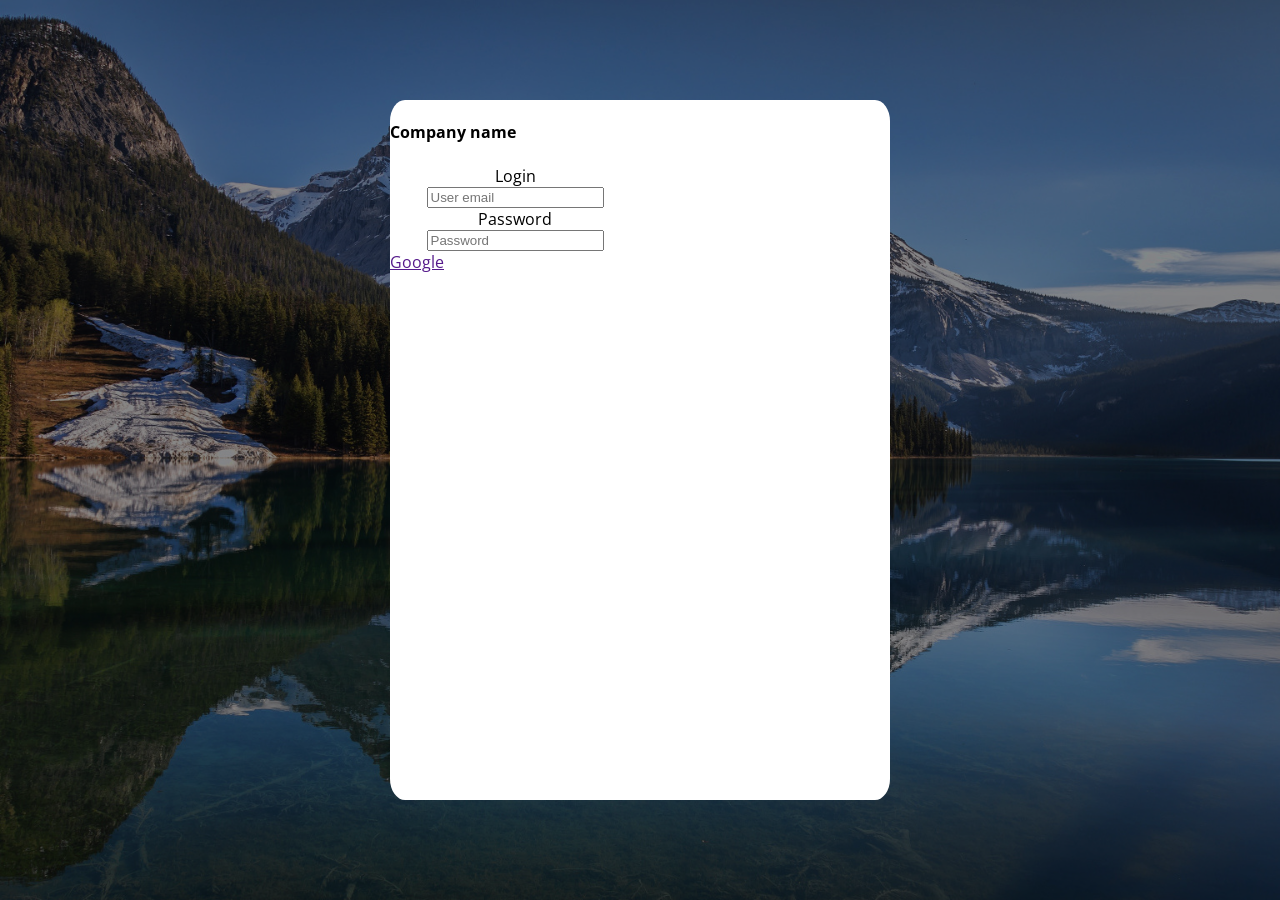
==== index.html @ 4eaa0b37 "start" ====
<!DOCTYPE html>
<html lang="en">
<head>
    <meta charset="UTF-8">
    <meta name="viewport" content="width=device-width, initial-scale=1.0">
    <title>Document</title>
    <link rel="stylesheet" href="./index.css">
</head>
<body>
    <div class="background-img"></div>
    <div class="overplay"></div>
    
    <div class="panel">
        <h4>Company name</h4> 
        <div class="panel1">
            <label for="Login">Login </label>
            <input type="text" id="user-name" placeholder="User email">
            <label for="Login">Password </label>
            <input type="text" id="user-name" placeholder="Password">
        </div>
        <div class="panel2">
            <a href=""> Google</a>
        </div>
    </div>
</body>
</html>
---- index.css ----
@import url('https://fonts.googleapis.com/css2?family=Open+Sans:ital,wdth,wght@0,75..100,300..800;1,75..100,300..800&display=swap');
body{
    margin: 0;
    font-family:'Open Sans', sans-serif;
    min-height: 100vh;
    min-width: 100vw;
    display: flex;
    align-items: center;
    justify-content: center;
}
.background-img{
    z-index: -2;
    width: 100vw;
    height: 100vh;
    background-image:url(/pic/background.jpg);
    position: absolute;
    background-size: cover;
    background-position: center;
}
.overplay {
    background-color:#0007;
    z-index: -1;
    width: 100vw;
    height: 100vh;
    position: absolute;
    background-size: cover;
    background-position: center;
}
.panel{
    background-color: white;
    width: 500px;
    height: 700px;
    border-radius: 3%;

}
.panel1{
    width: 250px;
    display: flex;
    flex-direction: column;
    align-items: center;
}
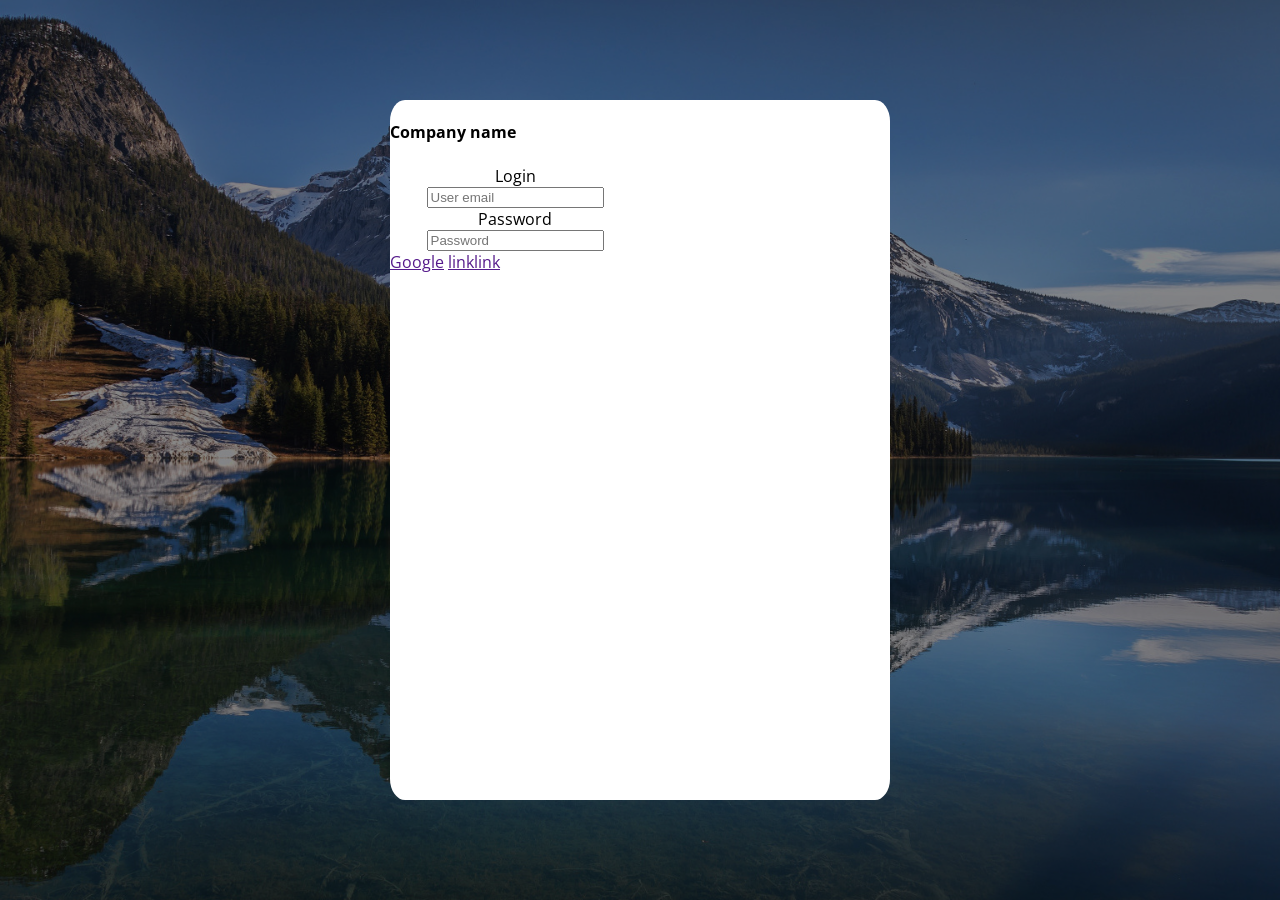
==== commit 6040ee69: "restart" ====
--- a/index.html
+++ b/index.html
@@ -20,6 +20,7 @@
         </div>
         <div class="panel2">
             <a href=""> Google</a>
+            <a href="">linklink</a>
         </div>
     </div>
 </body>
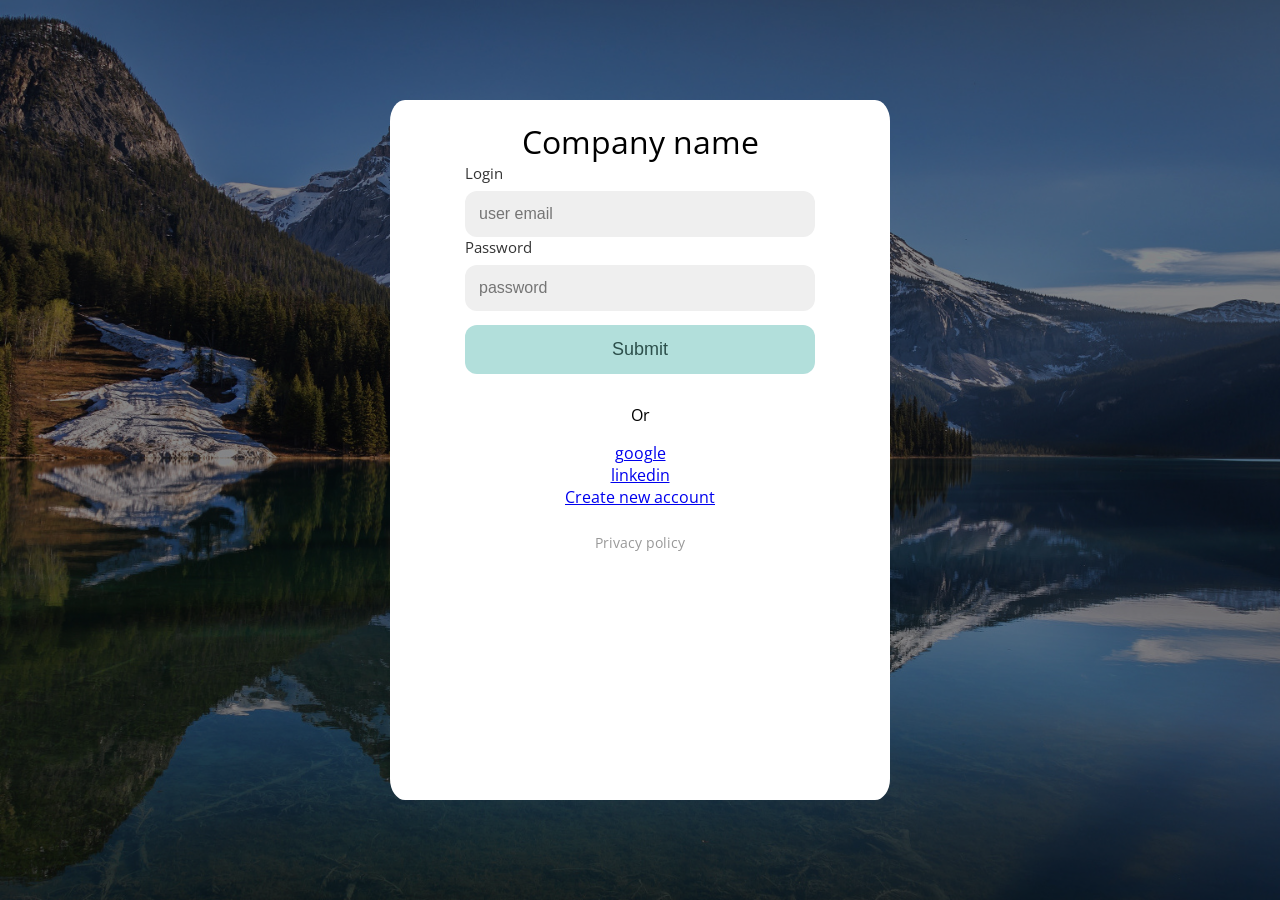
==== commit 892d670c: "login-card" ====
--- a/index.html
+++ b/index.html
@@ -11,17 +11,27 @@
     <div class="overplay"></div>
     
     <div class="panel">
-        <h4>Company name</h4> 
+        <div class="company-name">Company name</div>
         <div class="panel1">
-            <label for="Login">Login </label>
-            <input type="text" id="user-name" placeholder="User email">
-            <label for="Login">Password </label>
-            <input type="text" id="user-name" placeholder="Password">
+            <div class="login">
+                <label for="login">Login</label>
+                <input type="text" id="login" placeholder="user email">
+            </div>
+
+            <div class="login">
+                <label for="password">Password</label>
+                <input type="password" id="password" placeholder="password">
+            </div>
+
+            <button type="submit" class="submit">Submit</button>
         </div>
+        <p>Or</p>
         <div class="panel2">
-            <a href=""> Google</a>
-            <a href="">linklink</a>
+            <a href="#">google</a>
+            <a href="#">linkedin</a>
+            <a href="#">Create new account</a>
         </div>
+        <a href="#" class="privacy-link">Privacy policy</a>
     </div>
 </body>
 </html>
--- a/index.css
+++ b/index.css
@@ -1,12 +1,11 @@
 @import url('https://fonts.googleapis.com/css2?family=Open+Sans:ital,wdth,wght@0,75..100,300..800;1,75..100,300..800&display=swap');
-body{
+body {
     margin: 0;
+    display: flex;
+    justify-content: center;
+    align-items: center;
+    min-height: 100vh;
     font-family:'Open Sans', sans-serif;
-    min-height: 100vh;
-    min-width: 100vw;
-    display: flex;
-    align-items: center;
-    justify-content: center;
 }
 .background-img{
     z-index: -2;
@@ -31,11 +30,57 @@
     width: 500px;
     height: 700px;
     border-radius: 3%;
-
+    display: flex;
+    flex-direction: column;
+    align-items: center;
 }
 .panel1{
     width: 250px;
     display: flex;
     flex-direction: column;
     align-items: center;
+}
+.panel2{
+    width: 250px;
+    display: flex;
+    flex-direction: column;
+    align-items: center;
+}
+.company-name{
+    font-size: 32px;
+    margin:  20px 0 0 0
+}
+input {
+    width: 350px;
+    padding: 14px;
+    border: none;
+    border-radius: 12px;
+    background-color: #efefef;
+    box-sizing: border-box;
+    font-size: 16px;
+    outline: none;
+}
+label {
+    display: block;
+    font-size: 15px;
+    margin-bottom: 8px;
+    color: #333;
+}
+.submit {
+    width: 350px;
+    padding: 14px;
+    margin: 14px;
+    background-color: #b2dfdb;
+    color: #2c4f4b;
+    border: none;
+    border-radius: 12px;
+    font-size: 18px;
+    cursor: pointer;
+}
+.privacy-link {
+    display: block;
+    margin-top: 25px;
+    color: #999;
+    text-decoration: none;
+    font-size: 14px;
 }
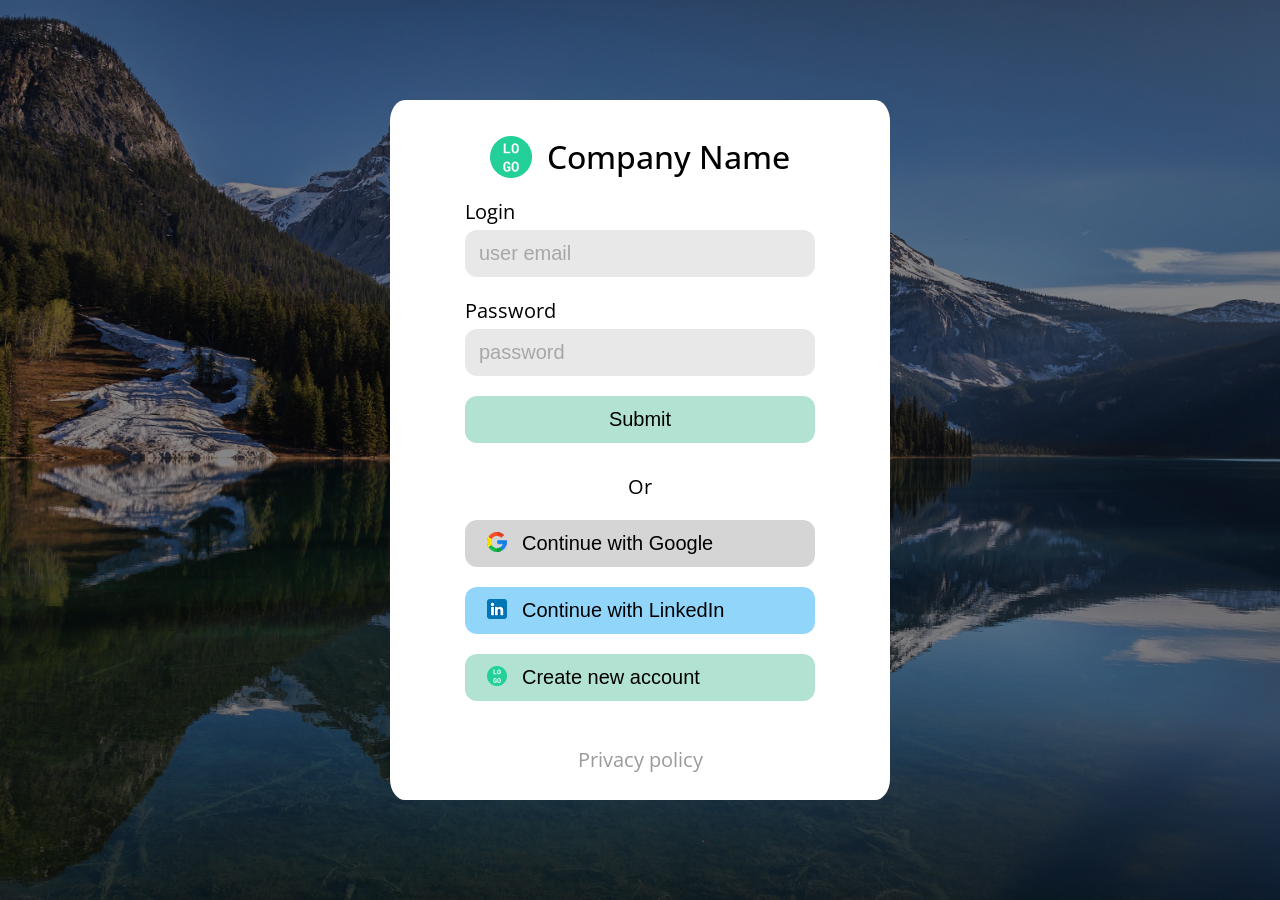
==== commit 16dd1bef: "login card, social card, logo" ====
--- a/index.html
+++ b/index.html
@@ -8,11 +8,14 @@
 </head>
 <body>
     <div class="background-img"></div>
-    <div class="overplay"></div>
+    <div class="overlay"></div>
     
-    <div class="panel">
-        <div class="company-name">Company name</div>
-        <div class="panel1">
+    <div class="form">
+        <div class="header-name">
+            <img src="image/logo/Logo.png" alt="" class="company-logo">
+            <span class="company-name">Company Name</span>
+        </div>
+        <div class="login-card">
             <div class="login">
                 <label for="login">Login</label>
                 <input type="text" id="login" placeholder="user email">
@@ -23,13 +26,13 @@
                 <input type="password" id="password" placeholder="password">
             </div>
 
-            <button type="submit" class="submit">Submit</button>
+            <button type="submit" class="button btn-submit">Submit</button>
         </div>
-        <p>Or</p>
-        <div class="panel2">
-            <a href="#">google</a>
-            <a href="#">linkedin</a>
-            <a href="#">Create new account</a>
+        <div class="or">Or</div>
+        <div class="social-card">
+            <button type="google" class="button btn-google" ><img src="image/logo/google.png" alt="" class="btn-social">Continue with Google</button>
+            <button type="linkedin" class="button btn-linkedin"><img src="image/logo/linkedin.png" alt="" class="btn-social">Continue with LinkedIn</button>
+            <button type="new-account" class="button btn-new"><img src="image/logo/new-account.png" alt="" class="btn-social">Create new account</button>
         </div>
         <a href="#" class="privacy-link">Privacy policy</a>
     </div>
--- a/index.css
+++ b/index.css
@@ -1,4 +1,5 @@
 @import url('https://fonts.googleapis.com/css2?family=Open+Sans:ital,wdth,wght@0,75..100,300..800;1,75..100,300..800&display=swap');
+
 body {
     margin: 0;
     display: flex;
@@ -7,16 +8,18 @@
     min-height: 100vh;
     font-family:'Open Sans', sans-serif;
 }
+
 .background-img{
     z-index: -2;
     width: 100vw;
     height: 100vh;
-    background-image:url(/pic/background.jpg);
+    background-image:url(/image/backgroung/background.jpg);
     position: absolute;
     background-size: cover;
     background-position: center;
 }
-.overplay {
+
+.overlay {
     background-color:#0007;
     z-index: -1;
     width: 100vw;
@@ -25,7 +28,8 @@
     background-size: cover;
     background-position: center;
 }
-.panel{
+
+.form{
     background-color: white;
     width: 500px;
     height: 700px;
@@ -34,53 +38,130 @@
     flex-direction: column;
     align-items: center;
 }
-.panel1{
-    width: 250px;
+
+
+/* header */
+.header-name {
+    display: flex;
+    align-items: center;
+    justify-content: center;
+    margin: 35px 0 0 0;
+}
+
+.company-name {
+    font-size: 32px;
+    font-weight: 500;
+    margin-left: 15px;
+}
+
+.logo-img {
+    width: 42px;
+    height: 42px;
+    border-radius: 50%;
+    object-fit: cover;
+}
+
+/* login */
+.login-card{
     display: flex;
     flex-direction: column;
     align-items: center;
 }
-.panel2{
-    width: 250px;
+
+.login{
+    margin:  20px 0 0 0
+}
+
+input {
+    width: 350px;
+    height: 47px;
+    padding: 14px;
+    border: none;
+    border-radius: 12px;
+    background-color: #E8E8E8;
+    box-sizing: border-box;
+    font-size: 20px;
+    outline: none;
+}
+input::placeholder{
+    color: #A7A7A7;
+}
+label {
+    display: block;
+    font-size: 20px;
+    margin: 0 0 5px 0;
+}
+
+/* or */
+.or{
+    font-size: 20px;
+    margin: 30px 0 20px 0;
+}
+/* button */
+.social-card{
     display: flex;
     flex-direction: column;
     align-items: center;
 }
-.company-name{
-    font-size: 32px;
-    margin:  20px 0 0 0
-}
-input {
+
+.button {
     width: 350px;
-    padding: 14px;
+    height: 47px;
+    padding: 12px;
+    margin-top: 20px;
     border: none;
     border-radius: 12px;
-    background-color: #efefef;
-    box-sizing: border-box;
-    font-size: 16px;
-    outline: none;
+    font-size: 20px;
+    cursor: pointer;
+    background-color: #B2E2D2;
 }
-label {
-    display: block;
-    font-size: 15px;
-    margin-bottom: 8px;
-    color: #333;
+
+.btn-google{
+    display: flex;
+    background-color: #D5D5D5;
+    justify-content: flex-start;
+    margin: 0;
 }
-.submit {
-    width: 350px;
-    padding: 14px;
-    margin: 14px;
-    background-color: #b2dfdb;
-    color: #2c4f4b;
-    border: none;
-    border-radius: 12px;
-    font-size: 18px;
-    cursor: pointer;
+.btn-linkedin{
+    background-color: #91D6FA;
+    display: flex;
+    justify-content: flex-start;
 }
+.btn-new{
+    background-color: #B2E2D2;
+    display: flex;
+    justify-content: flex-start
+}
+
+.btn-social{
+    width: 20px;
+    height: 20px;
+    margin: 0 15px 0 10px;
+}
+
+/* footer */
+
 .privacy-link {
-    display: block;
-    margin-top: 25px;
-    color: #999;
+    display: flex;
+    margin-top: auto;
+    margin-bottom: 27px;
+    color: #9A9A9A;
     text-decoration: none;
-    font-size: 14px;
+    font-size: 20px;
+}
+
+/* hover */
+
+.btn-submit:hover {
+    background-color: #8AB1A4;
+}
+
+.btn-google:hover {
+    background-color: #C0C0C0;
+}
+.btn-linkedin:hover {
+    background-color: #7EBCDD;
+}
+.btn-new:hover {
+    background-color: #8AB1A4;
 }
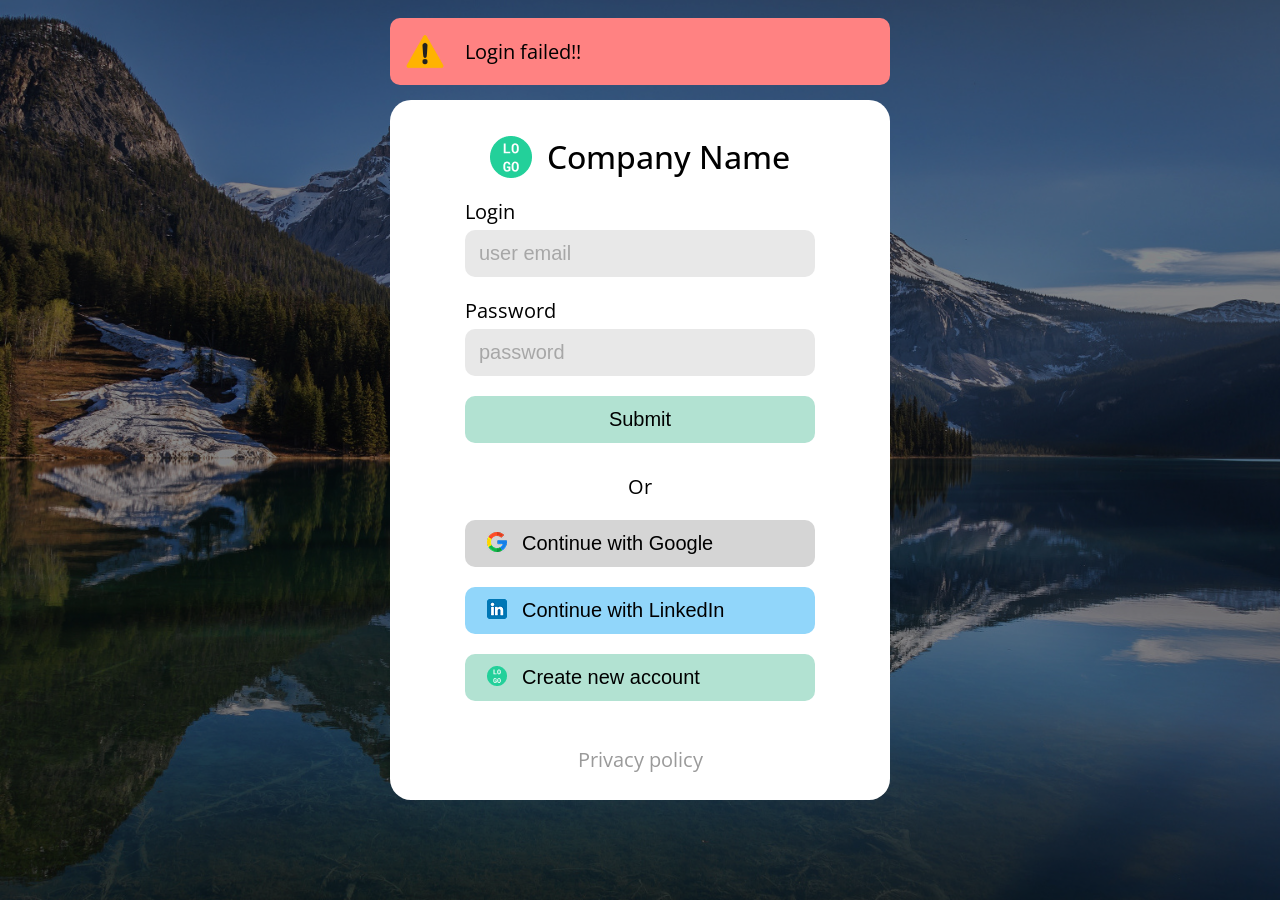
==== commit 40494a54: "style" ====
--- a/index.html
+++ b/index.html
@@ -9,6 +9,10 @@
 <body>
     <div class="background-img"></div>
     <div class="overlay"></div>
+    <div class="login-failed">
+        <img src="image/logo/login-failed.png" alt="" class="logo-failed">
+        <span>Login failed!!</span>
+    </div>
     
     <div class="form">
         <div class="header-name">
--- a/index.css
+++ b/index.css
@@ -28,12 +28,31 @@
     background-size: cover;
     background-position: center;
 }
+.login-failed{
+    position: absolute;
+    top: 2%;
+    width: 500px;
+    height: 67px;
+    border-radius: 10px;
+    background-color: #FF8282;
+    display: flex;
+    align-items: center;
+    z-index: 10;
+    font-size: 20px;
+    font-weight: 400;
+}
+
+.logo-failed{
+    height: 40px;
+    width: 40px;
+    margin: 0 20px 0 15px;
+}
 
 .form{
     background-color: white;
     width: 500px;
     height: 700px;
-    border-radius: 3%;
+    border-radius: 21px;
     display: flex;
     flex-direction: column;
     align-items: center;
@@ -77,7 +96,7 @@
     height: 47px;
     padding: 14px;
     border: none;
-    border-radius: 12px;
+    border-radius: 10px;
     background-color: #E8E8E8;
     box-sizing: border-box;
     font-size: 20px;
@@ -110,7 +129,7 @@
     padding: 12px;
     margin-top: 20px;
     border: none;
-    border-radius: 12px;
+    border-radius: 10px;
     font-size: 20px;
     cursor: pointer;
     background-color: #B2E2D2;
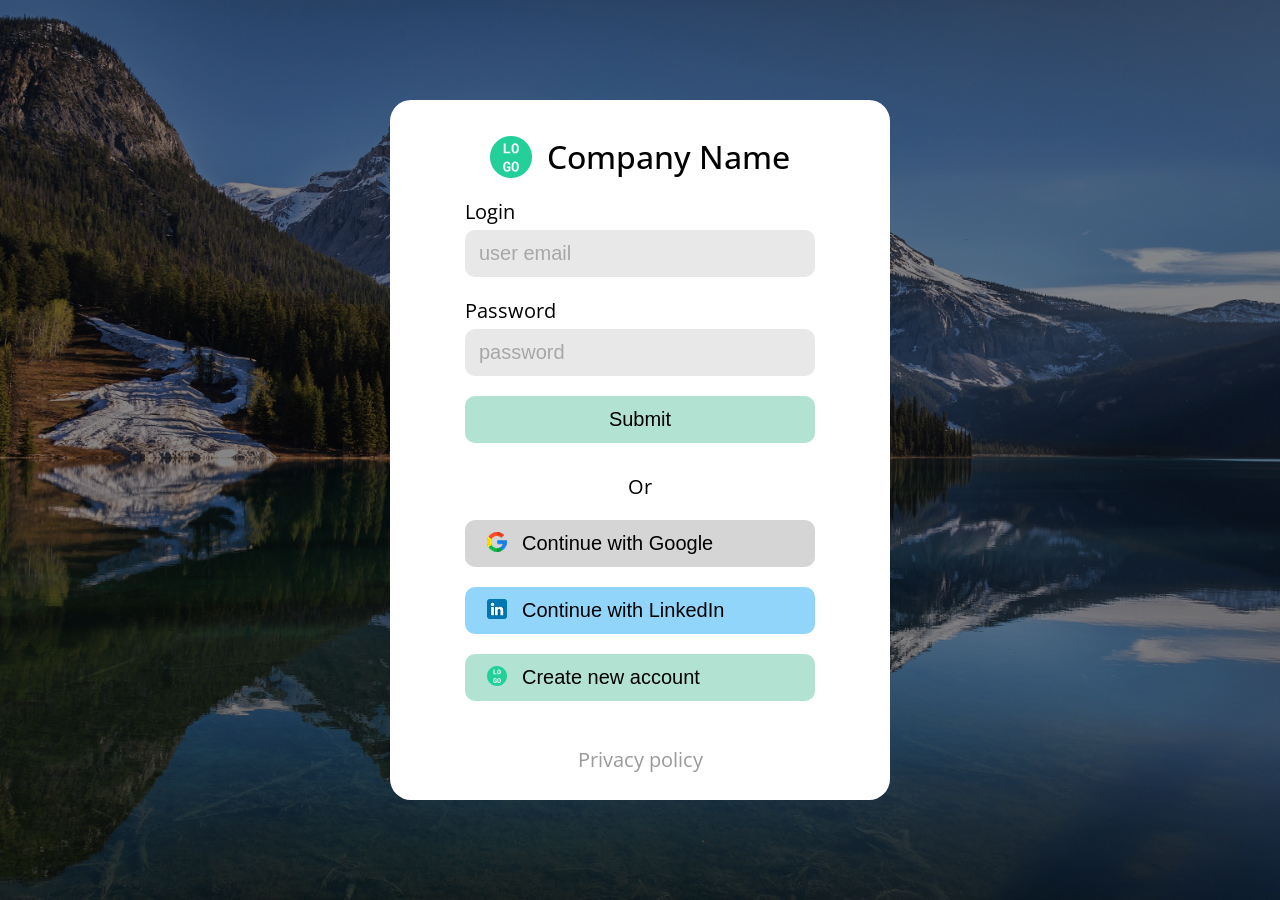
==== commit fbcac277: "secret" ====
--- a/index.html
+++ b/index.html
@@ -3,20 +3,21 @@
 <head>
     <meta charset="UTF-8">
     <meta name="viewport" content="width=device-width, initial-scale=1.0">
-    <title>Document</title>
+    <title>Login</title>
     <link rel="stylesheet" href="./index.css">
+    <script src="/secret.js"></script>
 </head>
 <body>
     <div class="background-img"></div>
     <div class="overlay"></div>
     <div class="login-failed">
-        <img src="image/logo/login-failed.png" alt="" class="logo-failed">
+        <img src="/image/logo/login-failed.png" alt="" class="logo-failed">
         <span>Login failed!!</span>
     </div>
     
     <div class="form">
         <div class="header-name">
-            <img src="image/logo/Logo.png" alt="" class="company-logo">
+            <img src="/image/logo/Logo.png" alt="" class="company-logo">
             <span class="company-name">Company Name</span>
         </div>
         <div class="login-card">
@@ -30,15 +31,20 @@
                 <input type="password" id="password" placeholder="password">
             </div>
 
-            <button type="submit" class="button btn-submit">Submit</button>
+            <button type="submit" id="submit-button" class="button btn-submit">Submit</button>
         </div>
         <div class="or">Or</div>
         <div class="social-card">
-            <button type="google" class="button btn-google" ><img src="image/logo/google.png" alt="" class="btn-social">Continue with Google</button>
-            <button type="linkedin" class="button btn-linkedin"><img src="image/logo/linkedin.png" alt="" class="btn-social">Continue with LinkedIn</button>
-            <button type="new-account" class="button btn-new"><img src="image/logo/new-account.png" alt="" class="btn-social">Create new account</button>
+            <button type="google" class="button btn-google" ><img src="/image/logo/google.png" alt="" class="btn-social">Continue with Google</button>
+            <button type="linkedin" class="button btn-linkedin"><img src="/image/logo/linkedin.png" alt="" class="btn-social">Continue with LinkedIn</button>
+            <button type="new-account" class="button btn-new"><img src="/image/logo/new-account.png" alt="" class="btn-social">Create new account</button>
         </div>
         <a href="#" class="privacy-link">Privacy policy</a>
     </div>
+
+
+    <script src="/main.js" src="/secret.js">
+        
+    </script>
 </body>
 </html>
--- a/index.css
+++ b/index.css
@@ -10,10 +10,10 @@
 }
 
 .background-img{
-    z-index: -2;
+    z-index: -3;
     width: 100vw;
     height: 100vh;
-    background-image:url(/image/backgroung/background.jpg);
+    background-image:url(/image/background/background.jpg);
     position: absolute;
     background-size: cover;
     background-position: center;
@@ -21,7 +21,7 @@
 
 .overlay {
     background-color:#0007;
-    z-index: -1;
+    z-index: -2;
     width: 100vw;
     height: 100vh;
     position: absolute;
@@ -30,7 +30,7 @@
 }
 .login-failed{
     position: absolute;
-    top: 2%;
+    top: -100%;
     width: 500px;
     height: 67px;
     border-radius: 10px;
@@ -40,8 +40,12 @@
     z-index: 10;
     font-size: 20px;
     font-weight: 400;
-}
-
+    transition: 0.1s;
+}
+.login-failed-show{
+    top: 4%;
+    transition: 0.3s;
+}
 .logo-failed{
     height: 40px;
     width: 40px;
@@ -133,6 +137,8 @@
     font-size: 20px;
     cursor: pointer;
     background-color: #B2E2D2;
+    transition: 0.1s;
+
 }
 
 .btn-google{
@@ -169,7 +175,12 @@
     font-size: 20px;
 }
 
+
 /* hover */
+
+.privacy-link:hover {
+    text-decoration: underline;
+}
 
 .btn-submit:hover {
     background-color: #8AB1A4;
@@ -183,4 +194,7 @@
 }
 .btn-new:hover {
     background-color: #8AB1A4;
+}
+.invalid-input {
+    border: 2px solid #FF8282;
 }
